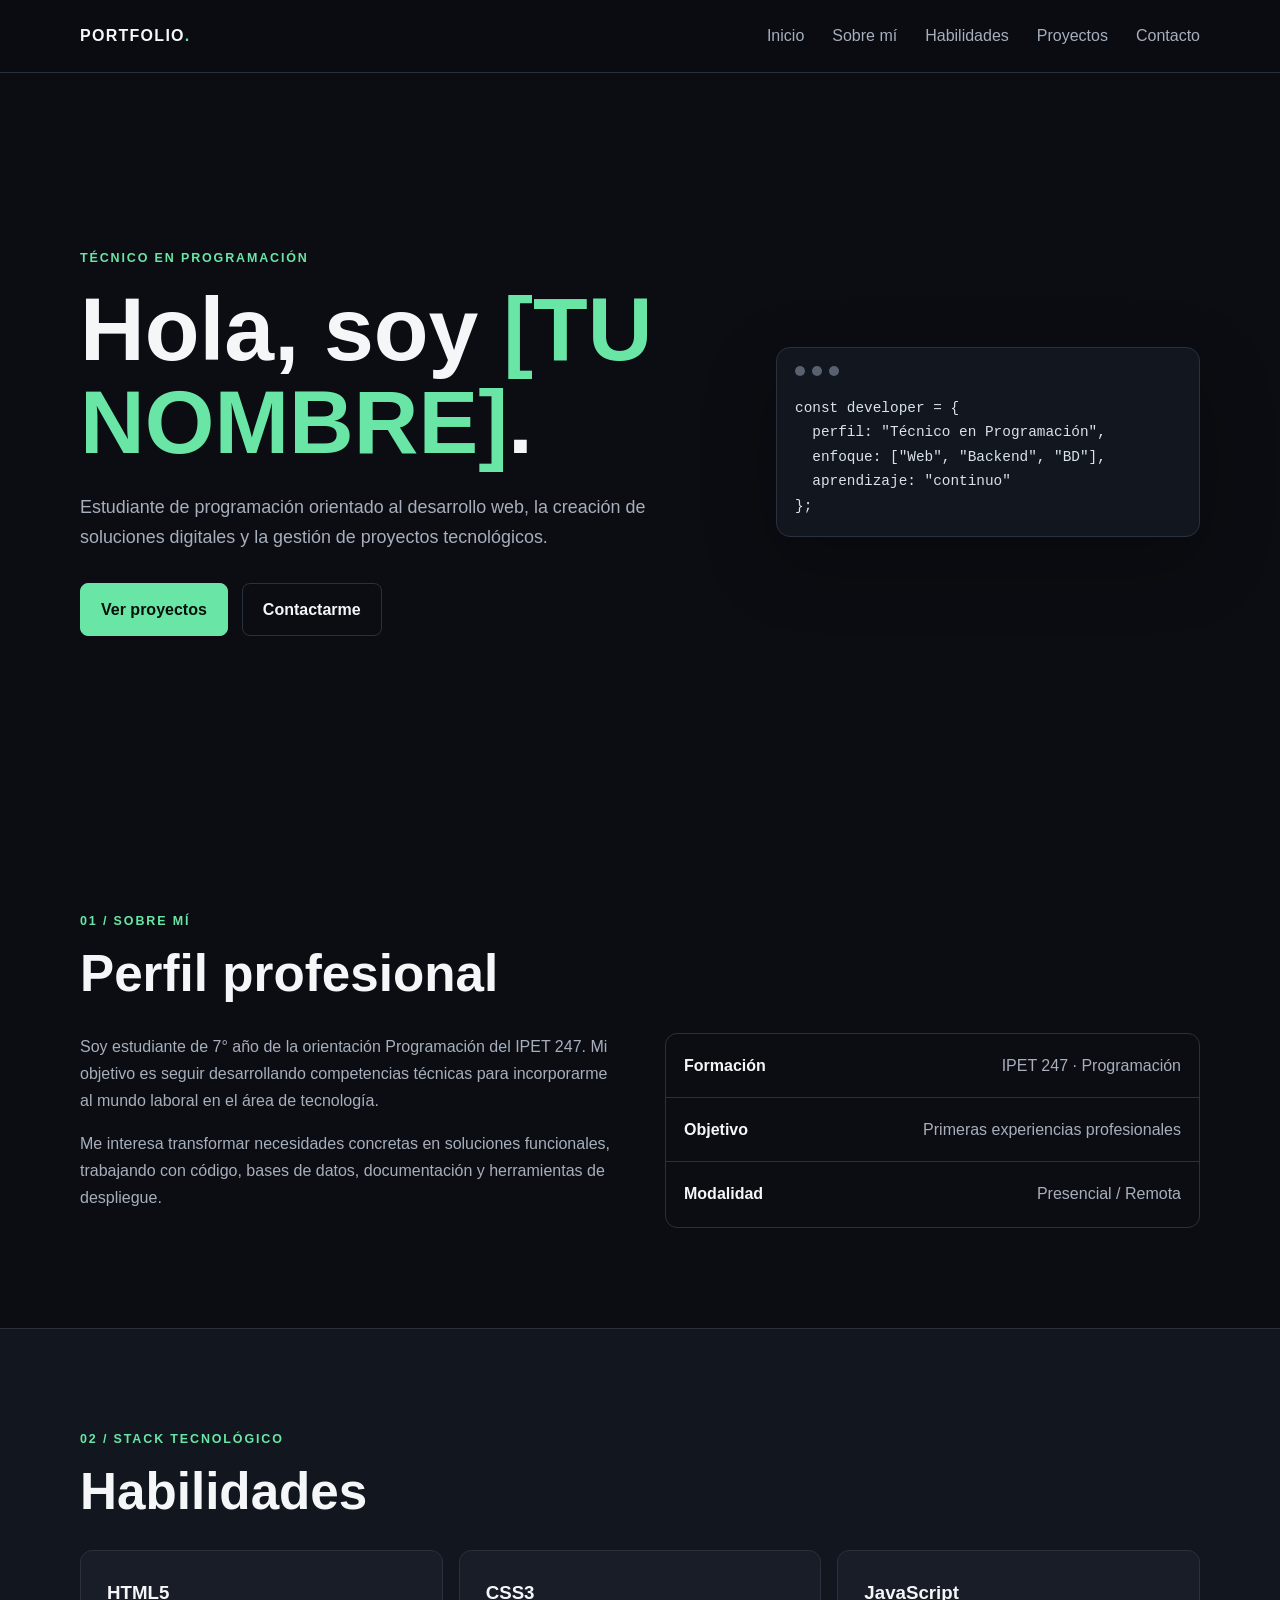
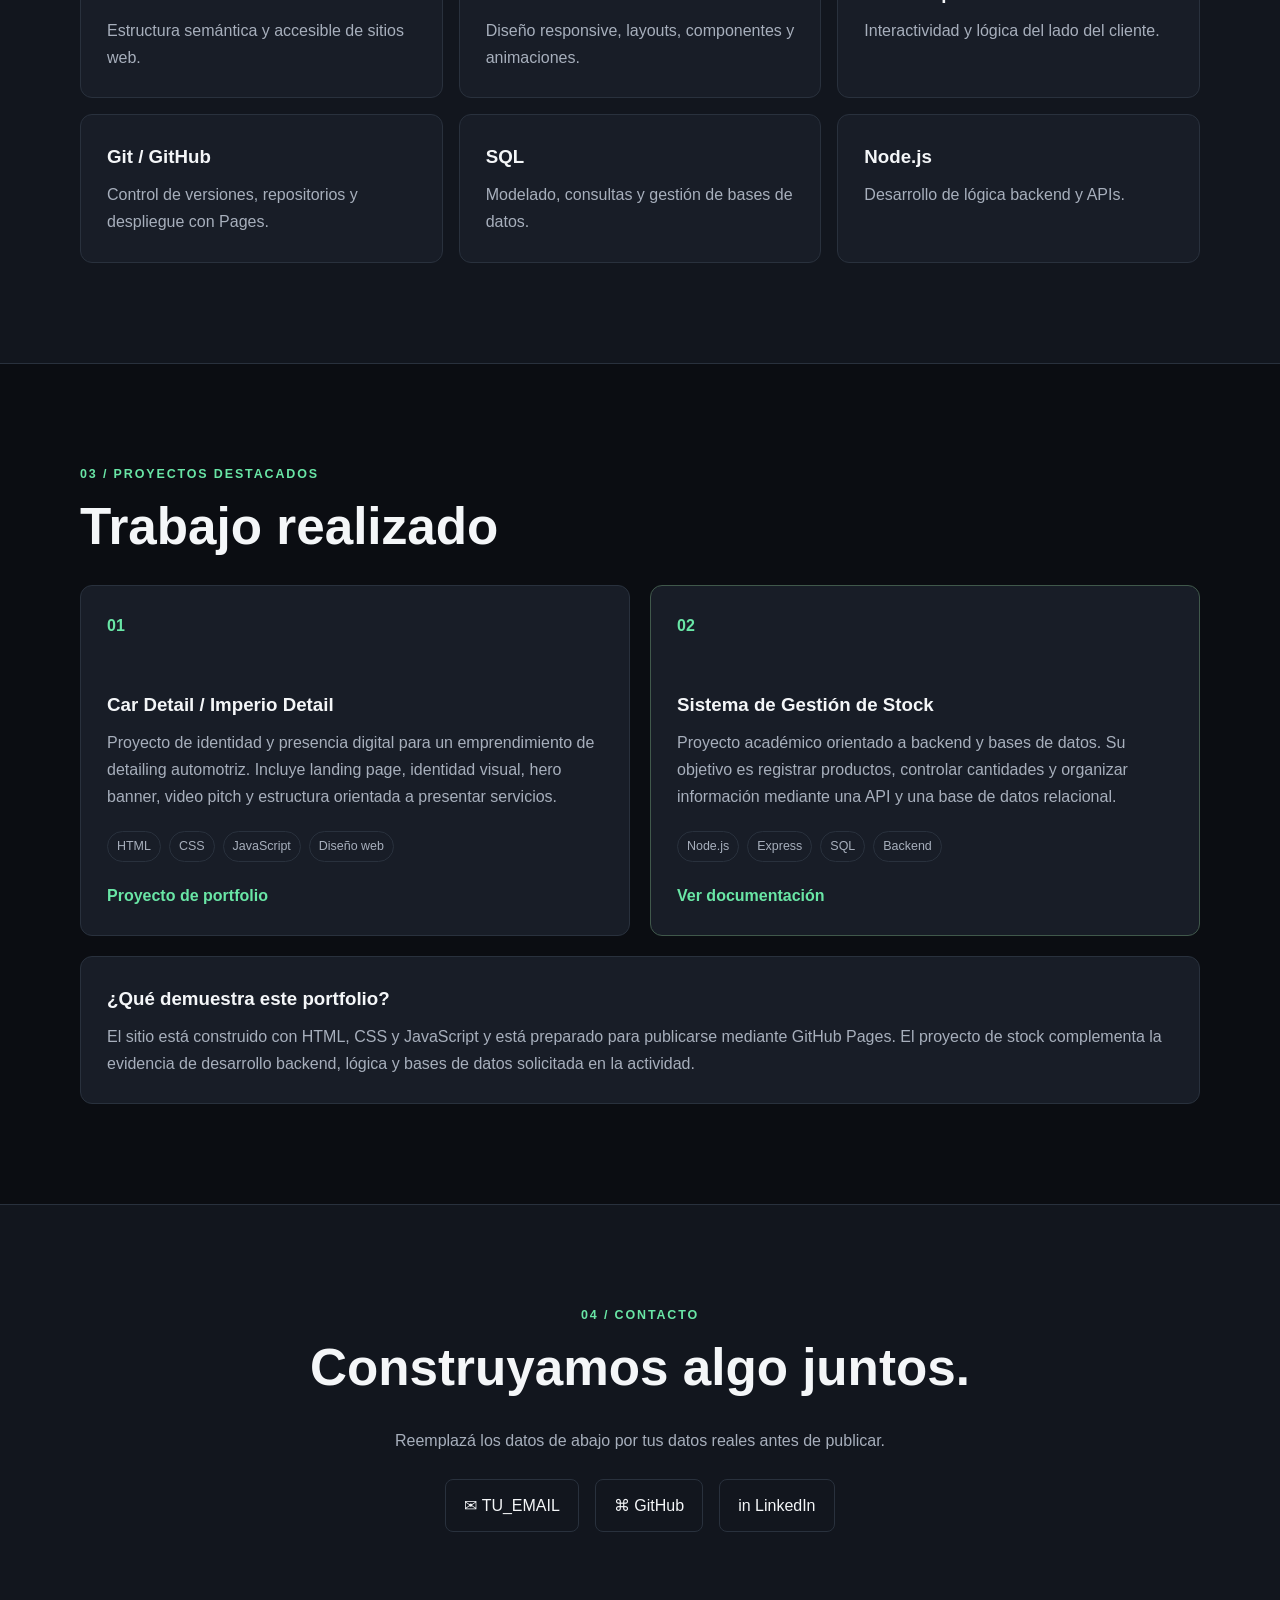
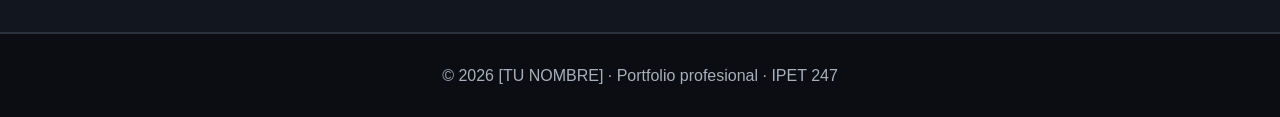
==== index.html @ 6f09e4cd "Add files via upload" ====
<!DOCTYPE html>
<html lang="es">
<head>
  <meta charset="UTF-8">
  <meta name="viewport" content="width=device-width, initial-scale=1.0">
  <meta name="description" content="Portfolio profesional de un Técnico en Programación.">
  <title>Portfolio | Técnico en Programación</title>
  <link rel="stylesheet" href="style.css">
</head>
<body>
  <header class="header">
    <nav class="nav container">
      <a class="logo" href="#inicio">PORTFOLIO<span>.</span></a>
      <button class="menu-btn" id="menuBtn" aria-label="Abrir menú">☰</button>
      <ul class="nav-links" id="navLinks">
        <li><a href="#inicio">Inicio</a></li>
        <li><a href="#sobre-mi">Sobre mí</a></li>
        <li><a href="#habilidades">Habilidades</a></li>
        <li><a href="#proyectos">Proyectos</a></li>
        <li><a href="#contacto">Contacto</a></li>
      </ul>
    </nav>
  </header>

  <main>
    <section id="inicio" class="hero">
      <div class="container hero-grid">
        <div>
          <p class="eyebrow">TÉCNICO EN PROGRAMACIÓN</p>
          <h1>Hola, soy <span>[TU NOMBRE]</span>.</h1>
          <p class="hero-text">
            Estudiante de programación orientado al desarrollo web, la creación de soluciones
            digitales y la gestión de proyectos tecnológicos.
          </p>
          <div class="hero-buttons">
            <a class="btn primary" href="#proyectos">Ver proyectos</a>
            <a class="btn secondary" href="#contacto">Contactarme</a>
          </div>
        </div>
        <div class="hero-card">
          <div class="terminal">
            <div class="terminal-top"><i></i><i></i><i></i></div>
            <pre><code>const developer = {
  perfil: "Técnico en Programación",
  enfoque: ["Web", "Backend", "BD"],
  aprendizaje: "continuo"
};</code></pre>
          </div>
        </div>
      </div>
    </section>

    <section id="sobre-mi" class="section">
      <div class="container">
        <p class="eyebrow">01 / SOBRE MÍ</p>
        <h2>Perfil profesional</h2>
        <div class="about-grid">
          <div>
            <p>
              Soy estudiante de 7° año de la orientación Programación del IPET 247.
              Mi objetivo es seguir desarrollando competencias técnicas para incorporarme
              al mundo laboral en el área de tecnología.
            </p>
            <p>
              Me interesa transformar necesidades concretas en soluciones funcionales,
              trabajando con código, bases de datos, documentación y herramientas de
              despliegue.
            </p>
          </div>
          <div class="info-box">
            <div><strong>Formación</strong><span>IPET 247 · Programación</span></div>
            <div><strong>Objetivo</strong><span>Primeras experiencias profesionales</span></div>
            <div><strong>Modalidad</strong><span>Presencial / Remota</span></div>
          </div>
        </div>
      </div>
    </section>

    <section id="habilidades" class="section alt">
      <div class="container">
        <p class="eyebrow">02 / STACK TECNOLÓGICO</p>
        <h2>Habilidades</h2>
        <div class="skills-grid">
          <article class="skill-card"><h3>HTML5</h3><p>Estructura semántica y accesible de sitios web.</p></article>
          <article class="skill-card"><h3>CSS3</h3><p>Diseño responsive, layouts, componentes y animaciones.</p></article>
          <article class="skill-card"><h3>JavaScript</h3><p>Interactividad y lógica del lado del cliente.</p></article>
          <article class="skill-card"><h3>Git / GitHub</h3><p>Control de versiones, repositorios y despliegue con Pages.</p></article>
          <article class="skill-card"><h3>SQL</h3><p>Modelado, consultas y gestión de bases de datos.</p></article>
          <article class="skill-card"><h3>Node.js</h3><p>Desarrollo de lógica backend y APIs.</p></article>
        </div>
      </div>
    </section>

    <section id="proyectos" class="section">
      <div class="container">
        <p class="eyebrow">03 / PROYECTOS DESTACADOS</p>
        <h2>Trabajo realizado</h2>
        <div class="projects-grid">
          <article class="project-card">
            <div class="project-number">01</div>
            <h3>Car Detail / Imperio Detail</h3>
            <p>
              Proyecto de identidad y presencia digital para un emprendimiento de detailing
              automotriz. Incluye landing page, identidad visual, hero banner, video pitch
              y estructura orientada a presentar servicios.
            </p>
            <div class="tags"><span>HTML</span><span>CSS</span><span>JavaScript</span><span>Diseño web</span></div>
            <a class="project-link" href="#" onclick="return false;">Proyecto de portfolio</a>
          </article>

          <article class="project-card featured">
            <div class="project-number">02</div>
            <h3>Sistema de Gestión de Stock</h3>
            <p>
              Proyecto académico orientado a backend y bases de datos. Su objetivo es
              registrar productos, controlar cantidades y organizar información mediante
              una API y una base de datos relacional.
            </p>
            <div class="tags"><span>Node.js</span><span>Express</span><span>SQL</span><span>Backend</span></div>
            <a class="project-link" href="backend-stock/README.md">Ver documentación</a>
          </article>
        </div>

        <div class="technical-note">
          <h3>¿Qué demuestra este portfolio?</h3>
          <p>
            El sitio está construido con HTML, CSS y JavaScript y está preparado para
            publicarse mediante GitHub Pages. El proyecto de stock complementa la evidencia
            de desarrollo backend, lógica y bases de datos solicitada en la actividad.
          </p>
        </div>
      </div>
    </section>

    <section id="contacto" class="section alt">
      <div class="container contact">
        <p class="eyebrow">04 / CONTACTO</p>
        <h2>Construyamos algo juntos.</h2>
        <p>Reemplazá los datos de abajo por tus datos reales antes de publicar.</p>
        <div class="contact-links">
          <a href="mailto:TU_EMAIL">✉ TU_EMAIL</a>
          <a href="https://github.com/TU_USUARIO" target="_blank" rel="noopener">⌘ GitHub</a>
          <a href="https://www.linkedin.com/" target="_blank" rel="noopener">in LinkedIn</a>
        </div>
      </div>
    </section>
  </main>

  <footer>
    <div class="container">
      <p>© 2026 [TU NOMBRE] · Portfolio profesional · IPET 247</p>
    </div>
  </footer>

  <script src="script.js"></script>
</body>
</html>
---- style.css ----
* { box-sizing: border-box; margin: 0; padding: 0; }
:root {
  --bg: #0b0d12;
  --surface: #12161e;
  --surface-2: #181d27;
  --text: #f4f6f8;
  --muted: #a7afbc;
  --accent: #69e6a6;
  --border: #29313d;
  --max: 1120px;
}
html { scroll-behavior: smooth; }
body {
  font-family: Inter, Arial, sans-serif;
  background: var(--bg);
  color: var(--text);
  line-height: 1.7;
}
a { color: inherit; text-decoration: none; }
.container { width: min(92%, var(--max)); margin-inline: auto; }
.header {
  position: sticky; top: 0; z-index: 20;
  background: rgba(11,13,18,.9); backdrop-filter: blur(12px);
  border-bottom: 1px solid var(--border);
}
.nav { min-height: 72px; display: flex; align-items: center; justify-content: space-between; }
.logo { font-weight: 900; letter-spacing: .08em; }
.logo span, .hero h1 span { color: var(--accent); }
.nav-links { display: flex; list-style: none; gap: 28px; }
.nav-links a { color: var(--muted); transition: .2s; }
.nav-links a:hover { color: var(--text); }
.menu-btn { display: none; background: none; border: 0; color: var(--text); font-size: 1.5rem; }
.hero { min-height: 82vh; display: grid; align-items: center; padding: 80px 0; }
.hero-grid { display: grid; grid-template-columns: 1.2fr .8fr; gap: 60px; align-items: center; }
.eyebrow { color: var(--accent); font-size: .78rem; font-weight: 800; letter-spacing: .15em; margin-bottom: 14px; }
h1 { font-size: clamp(2.7rem, 7vw, 5.6rem); line-height: 1.03; margin-bottom: 24px; }
h2 { font-size: clamp(2rem, 4vw, 3.2rem); line-height: 1.1; margin-bottom: 30px; }
.hero-text { color: var(--muted); max-width: 650px; font-size: 1.12rem; }
.hero-buttons { display: flex; gap: 14px; margin-top: 30px; flex-wrap: wrap; }
.btn { padding: 12px 20px; border: 1px solid var(--border); border-radius: 8px; font-weight: 800; }
.btn.primary { background: var(--accent); color: #08100c; border-color: var(--accent); }
.btn.secondary:hover { background: var(--surface-2); }
.hero-card { background: var(--surface); border: 1px solid var(--border); border-radius: 14px; padding: 18px; box-shadow: 0 24px 70px rgba(0,0,0,.25); }
.terminal-top { display: flex; gap: 7px; margin-bottom: 20px; }
.terminal-top i { width: 10px; height: 10px; border-radius: 50%; background: #59616e; }
pre { overflow-x: auto; color: #d9e2ec; font-size: .9rem; }
.section { padding: 100px 0; }
.alt { background: var(--surface); border-block: 1px solid var(--border); }
.about-grid { display: grid; grid-template-columns: 1fr 1fr; gap: 50px; }
.about-grid p { color: var(--muted); margin-bottom: 16px; }
.info-box { border: 1px solid var(--border); border-radius: 12px; overflow: hidden; }
.info-box div { display: flex; justify-content: space-between; gap: 20px; padding: 18px; border-bottom: 1px solid var(--border); }
.info-box div:last-child { border-bottom: 0; }
.info-box span { color: var(--muted); text-align: right; }
.skills-grid { display: grid; grid-template-columns: repeat(3,1fr); gap: 16px; }
.skill-card, .project-card, .technical-note { background: var(--surface-2); border: 1px solid var(--border); border-radius: 12px; padding: 26px; }
.skill-card h3, .project-card h3 { margin-bottom: 8px; }
.skill-card p, .project-card p, .technical-note p { color: var(--muted); }
.projects-grid { display: grid; grid-template-columns: 1fr 1fr; gap: 20px; }
.project-card { position: relative; min-height: 340px; }
.project-card.featured { border-color: #40584b; }
.project-number { color: var(--accent); font-weight: 900; margin-bottom: 50px; }
.tags { display: flex; flex-wrap: wrap; gap: 8px; margin: 20px 0; }
.tags span { border: 1px solid var(--border); padding: 4px 9px; border-radius: 100px; font-size: .78rem; color: var(--muted); }
.project-link { color: var(--accent); font-weight: 800; }
.technical-note { margin-top: 20px; }
.technical-note h3 { margin-bottom: 8px; }
.contact { text-align: center; }
.contact > p:not(.eyebrow) { color: var(--muted); }
.contact-links { display: flex; justify-content: center; gap: 16px; flex-wrap: wrap; margin-top: 25px; }
.contact-links a { border: 1px solid var(--border); padding: 12px 18px; border-radius: 8px; }
.contact-links a:hover { border-color: var(--accent); color: var(--accent); }
footer { padding: 28px 0; border-top: 1px solid var(--border); color: var(--muted); text-align: center; }
@media (max-width: 800px) {
  .menu-btn { display: block; }
  .nav-links { display: none; position: absolute; top: 72px; left: 0; right: 0; flex-direction: column; padding: 20px; background: var(--bg); border-bottom: 1px solid var(--border); }
  .nav-links.open { display: flex; }
  .hero-grid, .about-grid, .projects-grid { grid-template-columns: 1fr; }
  .skills-grid { grid-template-columns: 1fr 1fr; }
}
@media (max-width: 520px) { .skills-grid { grid-template-columns: 1fr; } .section { padding: 70px 0; } }
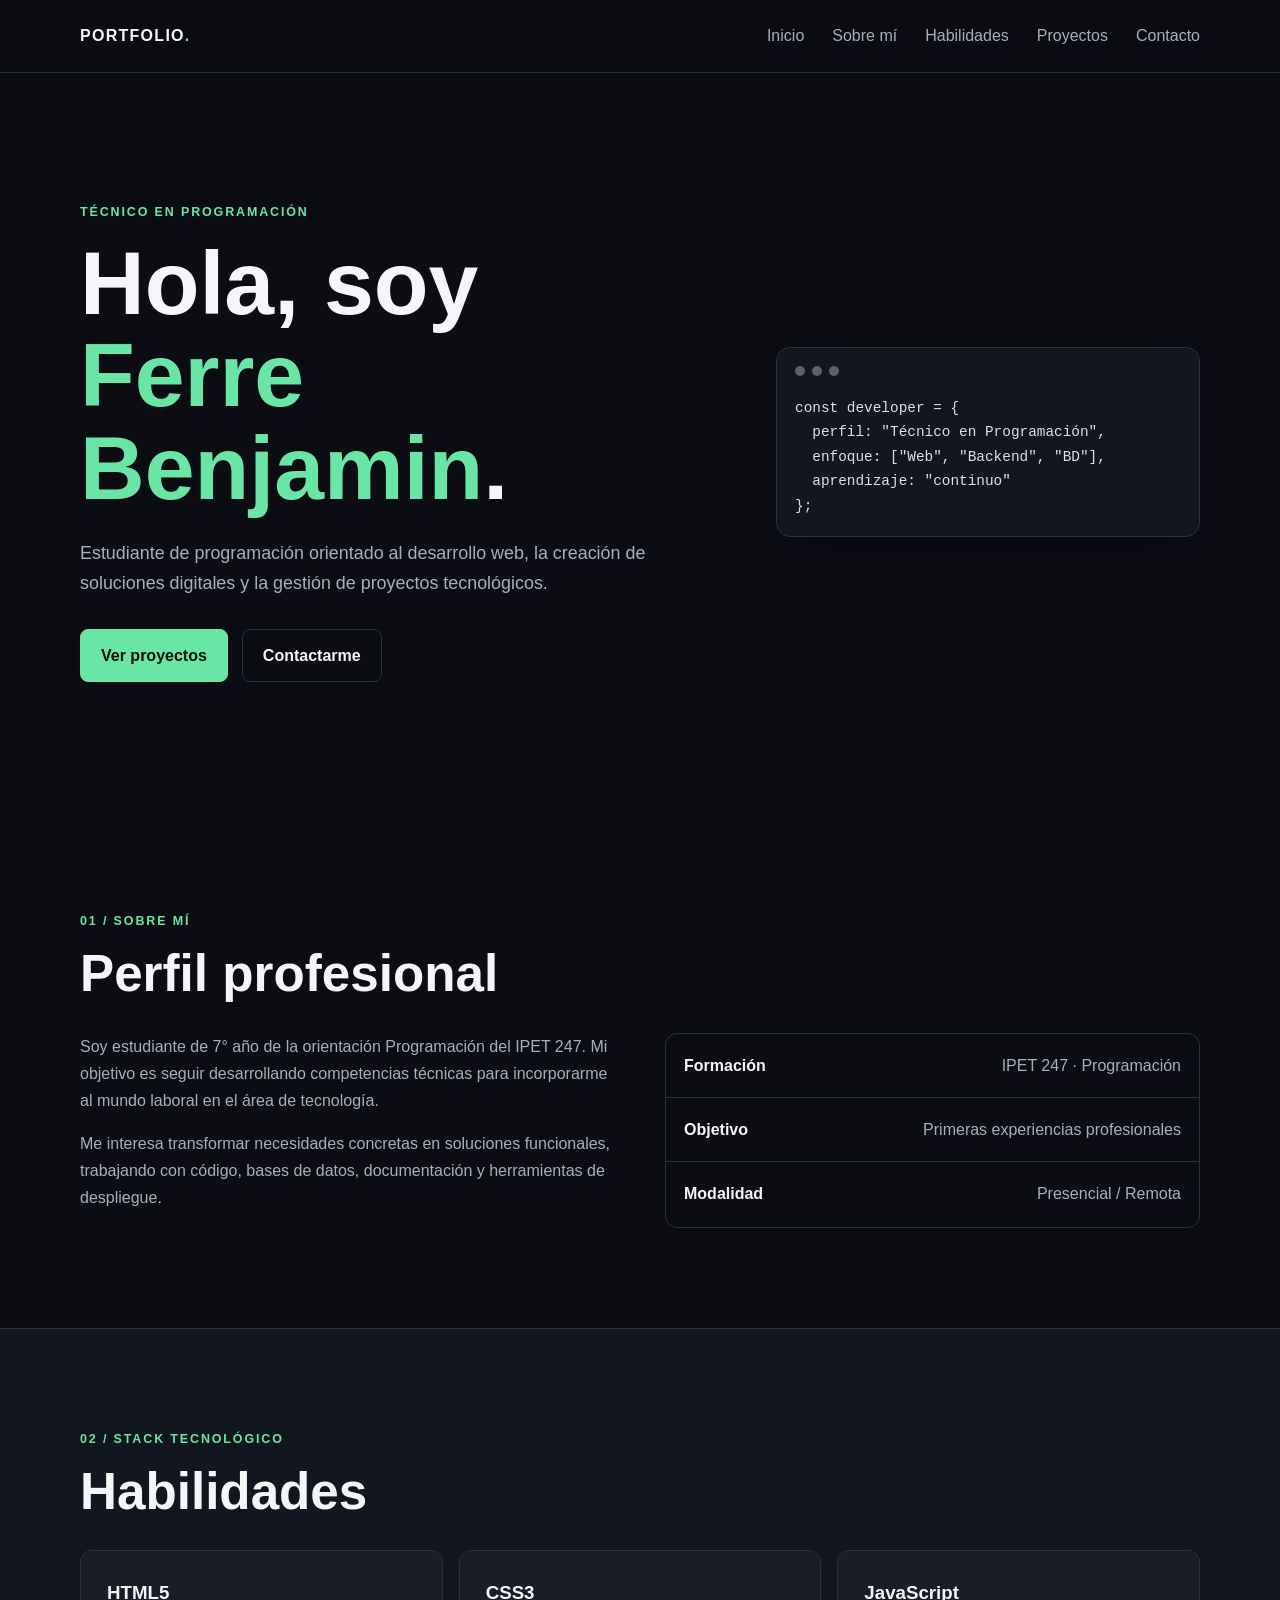
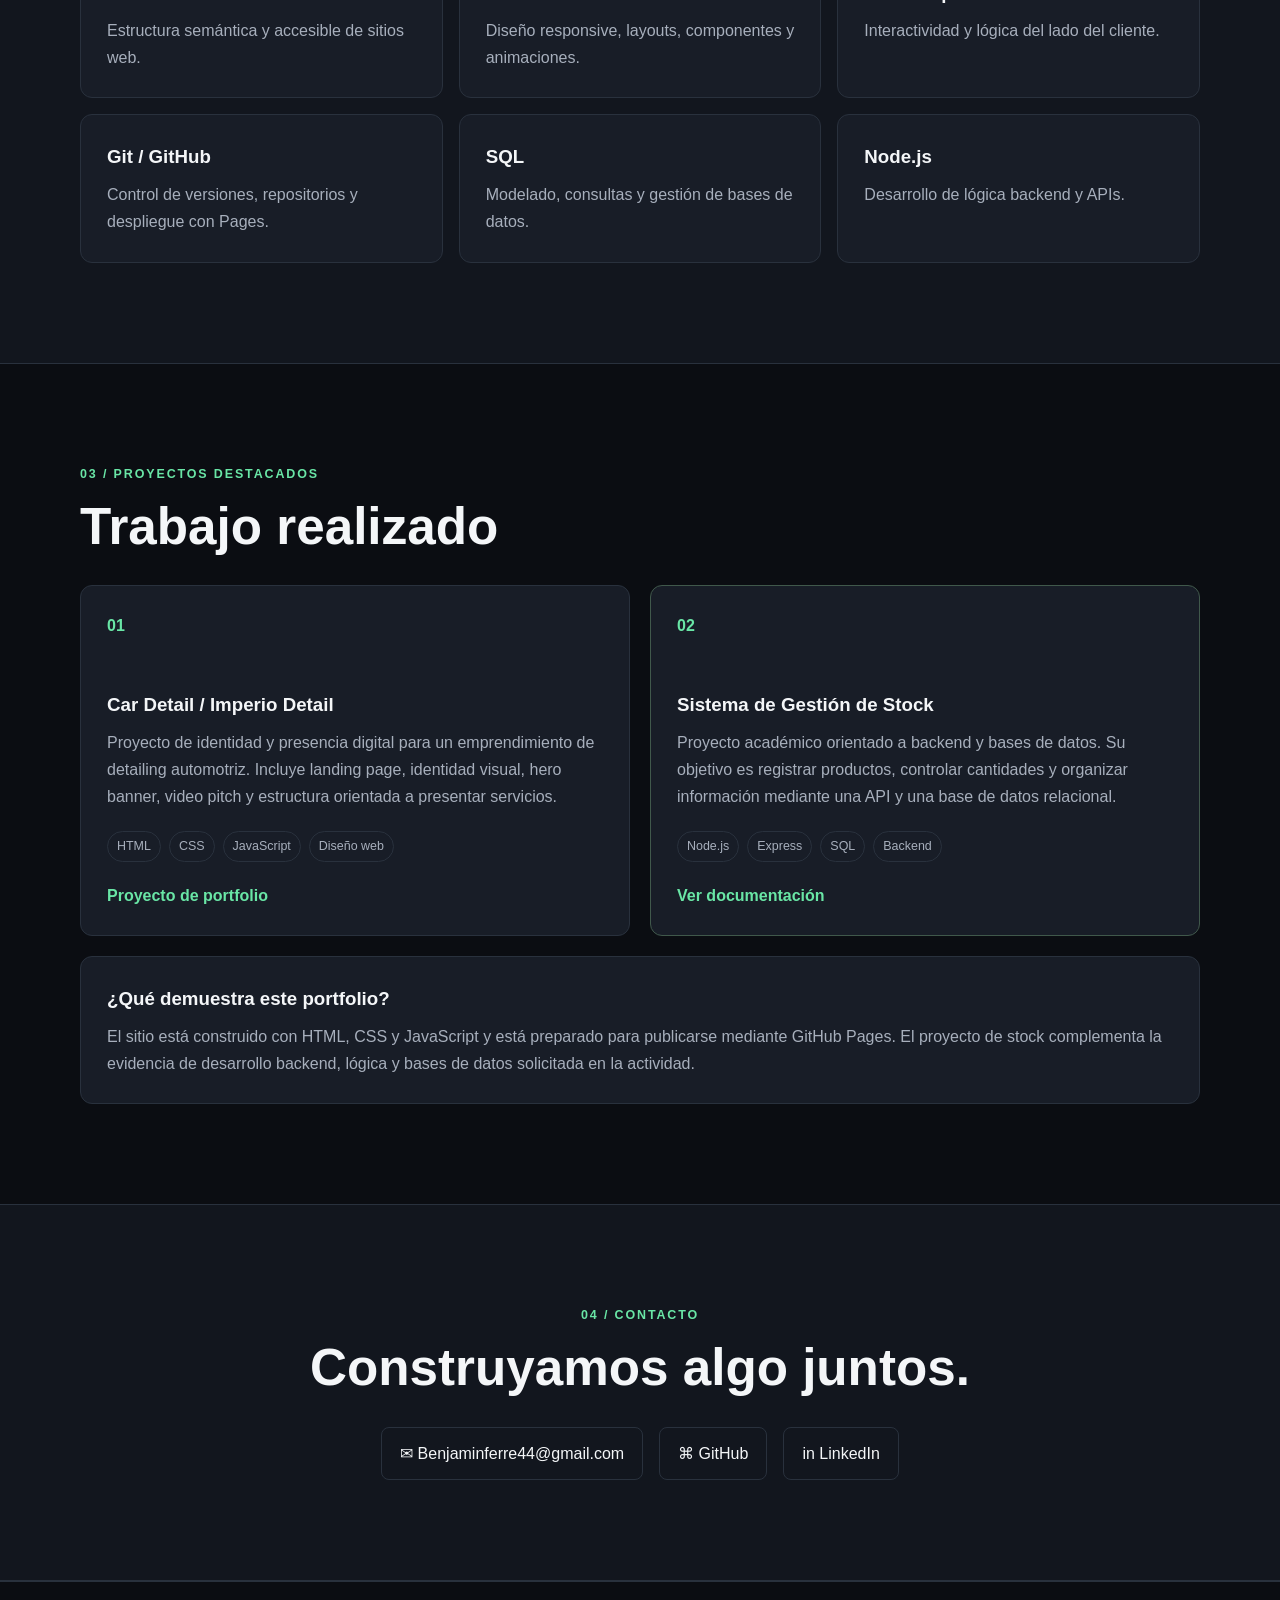
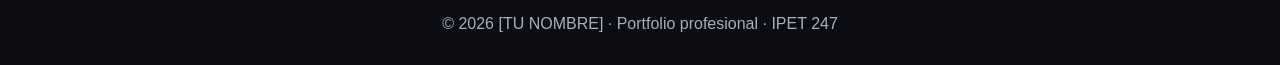
==== commit e9cc8bc5: "Update index.html" ====
--- a/index.html
+++ b/index.html
@@ -27,7 +27,7 @@
       <div class="container hero-grid">
         <div>
           <p class="eyebrow">TÉCNICO EN PROGRAMACIÓN</p>
-          <h1>Hola, soy <span>[TU NOMBRE]</span>.</h1>
+          <h1>Hola, soy <span>Ferre Benjamin</span>.</h1>
           <p class="hero-text">
             Estudiante de programación orientado al desarrollo web, la creación de soluciones
             digitales y la gestión de proyectos tecnológicos.
@@ -136,9 +136,8 @@
       <div class="container contact">
         <p class="eyebrow">04 / CONTACTO</p>
         <h2>Construyamos algo juntos.</h2>
-        <p>Reemplazá los datos de abajo por tus datos reales antes de publicar.</p>
         <div class="contact-links">
-          <a href="mailto:TU_EMAIL">✉ TU_EMAIL</a>
+          <a href="mailto:TU_EMAIL">✉ Benjaminferre44@gmail.com</a>
           <a href="https://github.com/TU_USUARIO" target="_blank" rel="noopener">⌘ GitHub</a>
           <a href="https://www.linkedin.com/" target="_blank" rel="noopener">in LinkedIn</a>
         </div>
